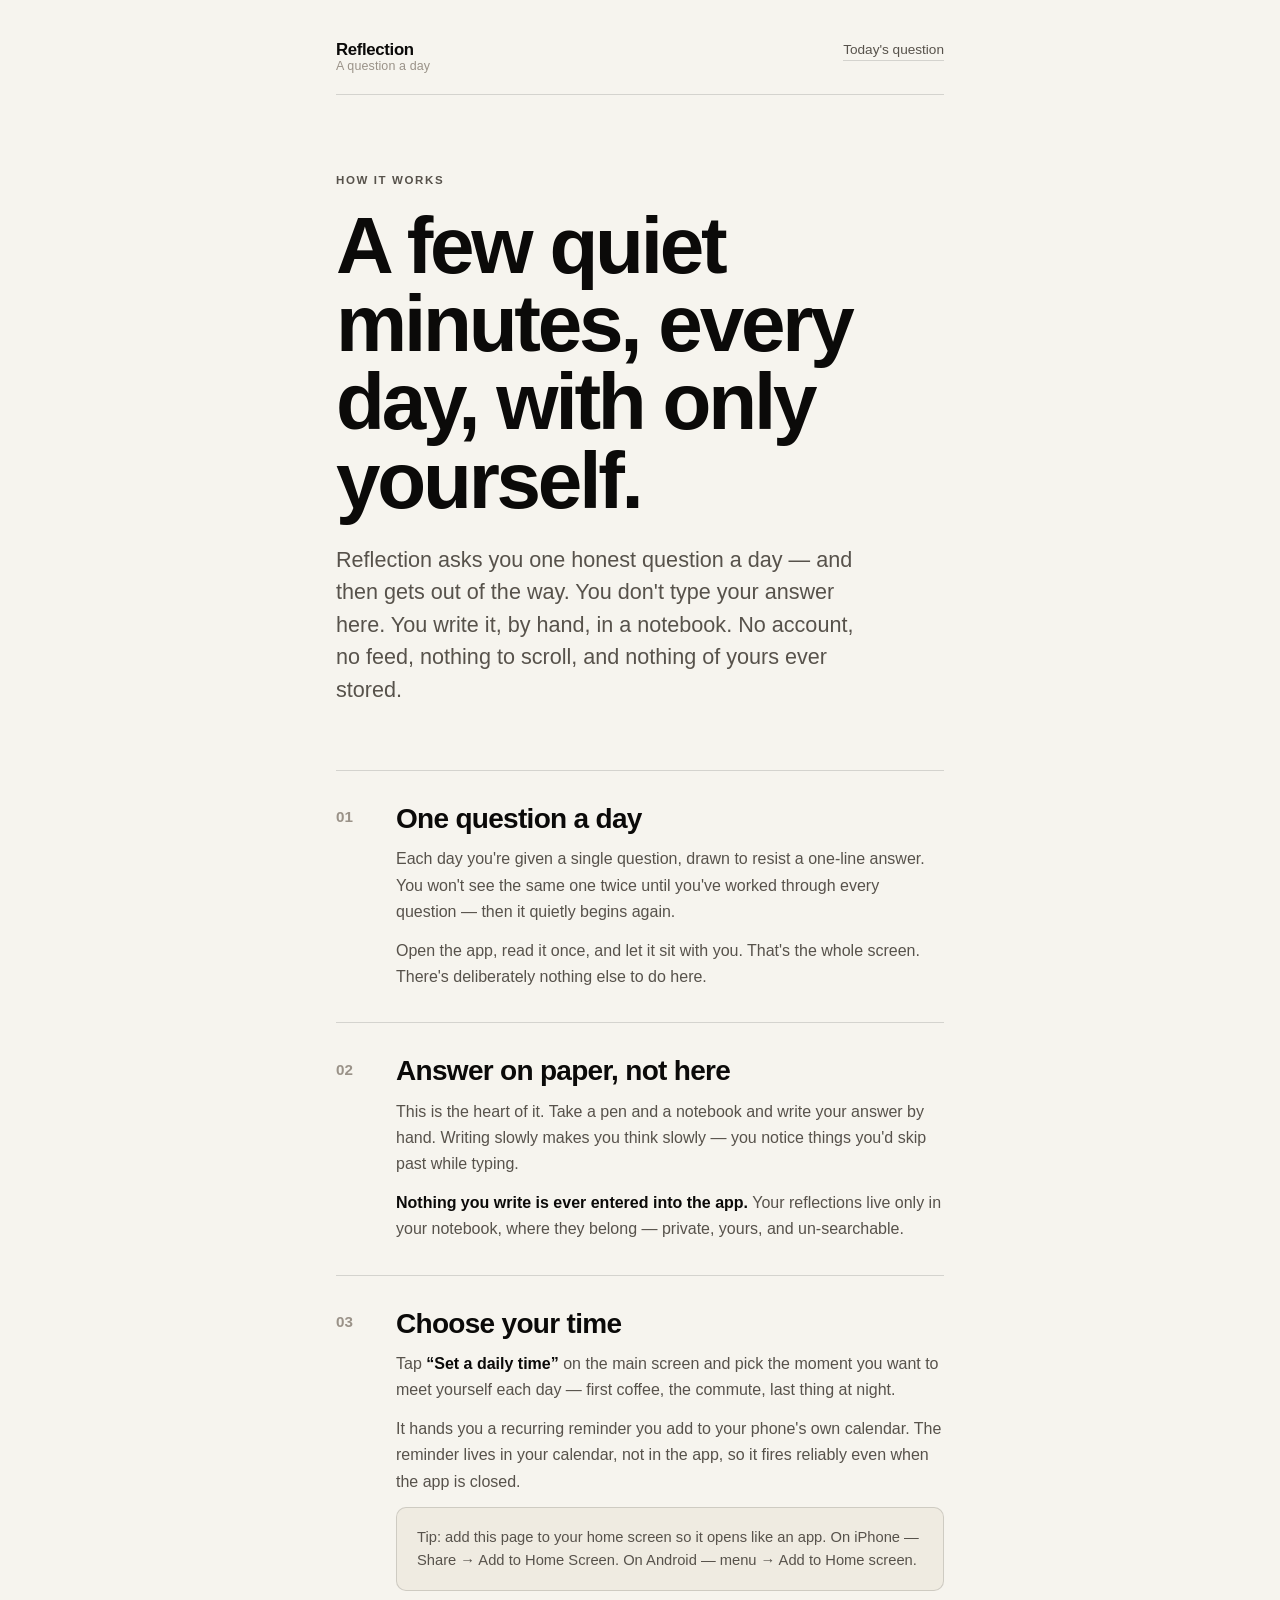
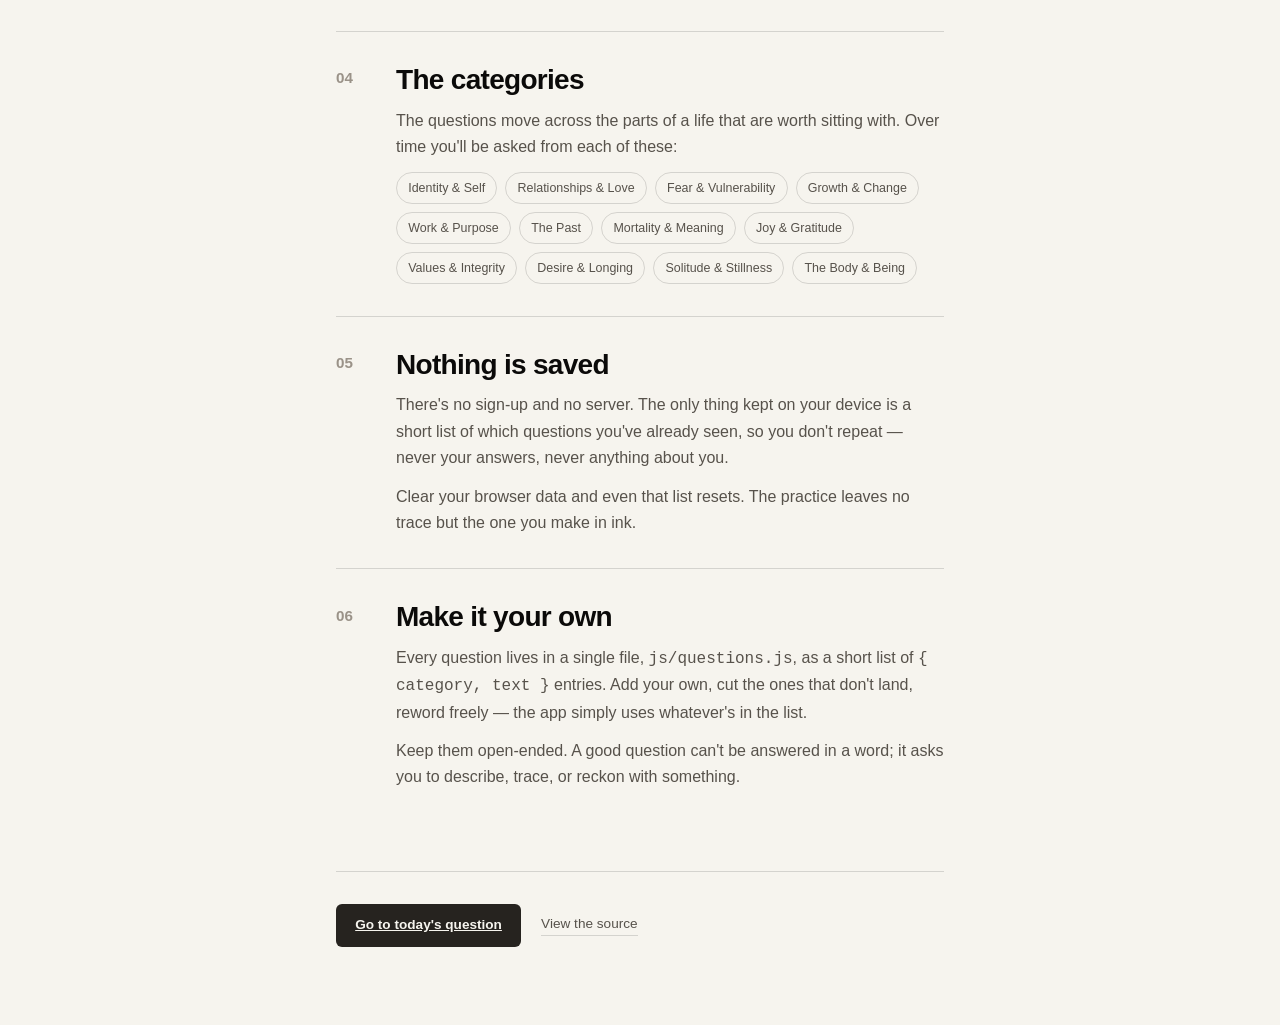
==== about.html @ e929e2b5 "Redesign in Snowpeak style; add How-it-works page Rebase the visual design on Lexington Themes' Snow" ====
<!doctype html>
<html lang="en">
<head>
  <meta charset="utf-8" />
  <meta name="viewport" content="width=device-width, initial-scale=1, viewport-fit=cover" />
  <title>How it works — Reflection</title>
  <meta name="description" content="How to use Reflection: one deep question a day, answered on paper. No account, nothing saved." />
  <meta name="theme-color" content="#f6f4ee" />

  <link rel="preconnect" href="https://api.fontshare.com" />
  <link rel="preconnect" href="https://cdn.fontshare.com" crossorigin />
  <link href="https://api.fontshare.com/v2/css?f[]=switzer@400,500,600,700,800&display=swap" rel="stylesheet" />

  <link rel="stylesheet" href="css/style.css" />
</head>
<body>
  <article class="doc">
    <header class="masthead">
      <div class="brand">
        <span class="brand-mark">Reflection</span>
        <span class="brand-sub">A question a day</span>
      </div>
      <div class="masthead-right">
        <a class="nav-link" href="index.html">Today's question</a>
      </div>
    </header>

    <section class="hero">
      <span class="eyebrow">How it works</span>
      <h1 class="hero-title">A few quiet minutes, every day, with only yourself.</h1>
      <p class="lead">
        Reflection asks you one honest question a day — and then gets out of the way.
        You don't type your answer here. You write it, by hand, in a notebook.
        No account, no feed, nothing to scroll, and nothing of yours ever stored.
      </p>
    </section>

    <section class="steps">
      <div class="step">
        <div class="step-num">01</div>
        <div>
          <h2>One question a day</h2>
          <p>
            Each day you're given a single question, drawn to resist a one-line answer.
            You won't see the same one twice until you've worked through every question —
            then it quietly begins again.
          </p>
          <p>
            Open the app, read it once, and let it sit with you. That's the whole screen.
            There's deliberately nothing else to do here.
          </p>
        </div>
      </div>

      <div class="step">
        <div class="step-num">02</div>
        <div>
          <h2>Answer on paper, not here</h2>
          <p>
            This is the heart of it. Take a pen and a notebook and write your answer by hand.
            Writing slowly makes you think slowly — you notice things you'd skip past while typing.
          </p>
          <p>
            <strong>Nothing you write is ever entered into the app.</strong> Your reflections
            live only in your notebook, where they belong — private, yours, and un-searchable.
          </p>
        </div>
      </div>

      <div class="step">
        <div class="step-num">03</div>
        <div>
          <h2>Choose your time</h2>
          <p>
            Tap <strong>“Set a daily time”</strong> on the main screen and pick the moment you
            want to meet yourself each day — first coffee, the commute, last thing at night.
          </p>
          <p>
            It hands you a recurring reminder you add to your phone's own calendar. The reminder
            lives in your calendar, not in the app, so it fires reliably even when the app is closed.
          </p>
          <div class="callout">
            Tip: add this page to your home screen so it opens like an app.
            On iPhone — Share → Add to Home Screen. On Android — menu → Add to Home screen.
          </div>
        </div>
      </div>

      <div class="step">
        <div class="step-num">04</div>
        <div>
          <h2>The categories</h2>
          <p>
            The questions move across the parts of a life that are worth sitting with.
            Over time you'll be asked from each of these:
          </p>
          <div class="tags">
            <span class="tag">Identity &amp; Self</span>
            <span class="tag">Relationships &amp; Love</span>
            <span class="tag">Fear &amp; Vulnerability</span>
            <span class="tag">Growth &amp; Change</span>
            <span class="tag">Work &amp; Purpose</span>
            <span class="tag">The Past</span>
            <span class="tag">Mortality &amp; Meaning</span>
            <span class="tag">Joy &amp; Gratitude</span>
            <span class="tag">Values &amp; Integrity</span>
            <span class="tag">Desire &amp; Longing</span>
            <span class="tag">Solitude &amp; Stillness</span>
            <span class="tag">The Body &amp; Being</span>
          </div>
        </div>
      </div>

      <div class="step">
        <div class="step-num">05</div>
        <div>
          <h2>Nothing is saved</h2>
          <p>
            There's no sign-up and no server. The only thing kept on your device is a short list
            of which questions you've already seen, so you don't repeat — never your answers,
            never anything about you.
          </p>
          <p>
            Clear your browser data and even that list resets. The practice leaves no trace but
            the one you make in ink.
          </p>
        </div>
      </div>

      <div class="step">
        <div class="step-num">06</div>
        <div>
          <h2>Make it your own</h2>
          <p>
            Every question lives in a single file, <code>js/questions.js</code>, as a short list
            of <code>{ category, text }</code> entries. Add your own, cut the ones that don't
            land, reword freely — the app simply uses whatever's in the list.
          </p>
          <p>
            Keep them open-ended. A good question can't be answered in a word; it asks you to
            describe, trace, or reckon with something.
          </p>
        </div>
      </div>
    </section>

    <footer class="doc-footer">
      <a class="btn-dark" href="index.html">Go to today's question</a>
      <a class="nav-link" href="https://github.com/dataandbytes/reflection" target="_blank" rel="noopener">View the source</a>
    </footer>
  </article>
</body>
</html>
---- css/style.css ----
/* Reflection — design based on Lexington Themes "Snowpeak":
   warm cream ground, pure-black ink, the Switzer grotesque,
   oversized editorial display type, and dark rounded buttons. */

:root {
  --paper:     #f6f4ee;  /* Snowpeak cream (oklch 0.976 0.004 95) */
  --paper-2:   #efebe1;  /* a touch deeper — fields, cards */
  --ink:       #0b0a09;  /* near-black for display */
  --ink-soft:  #57524b;  /* muted body text */
  --ink-faint: #9a9288;  /* labels, meta */
  --dark:      #26231f;  /* dark button (oklch 0.21 0.006 70) */
  --dark-hi:   #353029;
  --line:      rgba(11, 10, 9, 0.14);

  --font: "Switzer", -apple-system, BlinkMacSystemFont, "Segoe UI", sans-serif;
}

* { box-sizing: border-box; margin: 0; padding: 0; }
html, body { height: 100%; }

body {
  background: var(--paper);
  color: var(--ink);
  font-family: var(--font);
  font-size: 16px;
  line-height: 1.5;
  -webkit-font-smoothing: antialiased;
  text-rendering: optimizeLegibility;
}

a { color: inherit; }

/* ── Single screen. Nothing to scroll. ─────────────────────────── */
.stage {
  min-height: 100dvh;
  max-width: 50rem;
  margin: 0 auto;
  padding: clamp(1.25rem, 4vw, 2.5rem) clamp(1.25rem, 5vw, 3rem);
  display: grid;
  grid-template-rows: auto 1fr auto;
  gap: 2rem;
}

/* ── Masthead ───────────────────────────────────────────────────── */
.masthead {
  display: flex;
  align-items: flex-start;
  justify-content: space-between;
  gap: 1rem;
  padding-bottom: 1.25rem;
  border-bottom: 1px solid var(--line);
}
.brand { display: flex; flex-direction: column; line-height: 1.15; }
.brand-mark {
  font-weight: 700;
  font-size: 1.05rem;
  letter-spacing: -0.02em;
}
.brand-sub {
  font-size: 0.78rem;
  color: var(--ink-faint);
  letter-spacing: 0.01em;
}
.masthead-right {
  display: flex;
  align-items: center;
  gap: 1rem;
  font-size: 0.8rem;
}
.date {
  color: var(--ink-faint);
  text-transform: uppercase;
  letter-spacing: 0.1em;
  font-size: 0.72rem;
  font-weight: 500;
  font-variant-numeric: tabular-nums;
}

/* ── The question — Snowpeak's oversized editorial display ──────── */
.prompt {
  align-self: center;
  display: flex;
  flex-direction: column;
  gap: 1.5rem;
  opacity: 0;
  transform: translateY(10px);
  animation: settle 1s cubic-bezier(0.2, 0.7, 0.2, 1) 0.12s forwards;
}
.category {
  align-self: flex-start;
  font-size: 0.72rem;
  font-weight: 600;
  letter-spacing: 0.14em;
  text-transform: uppercase;
  color: var(--ink-soft);
  padding: 0.4rem 0.7rem;
  border: 1px solid var(--line);
  border-radius: 999px;
}
.question {
  font-weight: 700;
  font-size: clamp(2rem, 6.4vw, 4rem);
  line-height: 1.04;
  letter-spacing: -0.035em;
  text-wrap: balance;
  max-width: 18ch;
}

@keyframes settle { to { opacity: 1; transform: none; } }

/* ── Ritual footer ──────────────────────────────────────────────── */
.ritual {
  border-top: 1px solid var(--line);
  padding-top: 1.5rem;
  display: flex;
  flex-direction: column;
  gap: 1.25rem;
}
.instruction {
  font-size: 1rem;
  line-height: 1.6;
  color: var(--ink-soft);
  max-width: 34rem;
}
.ritual-actions {
  display: flex;
  align-items: center;
  gap: 1.25rem;
  flex-wrap: wrap;
}

/* ── Buttons & links ────────────────────────────────────────────── */
.btn-dark {
  display: inline-flex;
  align-items: center;
  justify-content: center;
  padding: 0.7rem 1.2rem;
  border: none;
  border-radius: 6px;
  background: var(--dark);
  color: var(--paper);
  font: inherit;
  font-weight: 600;
  font-size: 0.85rem;
  cursor: pointer;
  transition: background 0.18s ease;
}
.btn-dark:hover { background: var(--dark-hi); }
.btn-block { width: 100%; padding: 0.85rem 1.2rem; font-size: 0.9rem; }

.nav-link {
  background: none;
  border: none;
  padding: 0;
  font: inherit;
  font-size: 0.85rem;
  font-weight: 500;
  color: var(--ink-soft);
  text-decoration: none;
  cursor: pointer;
  border-bottom: 1px solid var(--line);
  transition: border-color 0.18s ease, color 0.18s ease;
}
.nav-link:hover { color: var(--ink); border-bottom-color: var(--ink); }

/* ── Reminder sheet ─────────────────────────────────────────────── */
.sheet-backdrop[hidden] { display: none; }
.sheet-backdrop {
  position: fixed;
  inset: 0;
  background: rgba(11, 10, 9, 0.4);
  backdrop-filter: blur(3px);
  display: flex;
  align-items: flex-end;
  justify-content: center;
  padding: 1rem;
  animation: fade 0.25s ease forwards;
}
@keyframes fade { from { opacity: 0; } to { opacity: 1; } }

.sheet {
  background: var(--paper);
  width: 100%;
  max-width: 27rem;
  border: 1px solid var(--line);
  border-radius: 14px 14px 0 0;
  padding: 2rem 1.75rem 2.25rem;
  display: flex;
  flex-direction: column;
  gap: 1rem;
  box-shadow: 0 -12px 44px rgba(11, 10, 9, 0.18);
  animation: rise 0.3s cubic-bezier(0.2, 0.7, 0.2, 1) forwards;
}
@media (min-width: 30rem) {
  .sheet-backdrop { align-items: center; }
  .sheet { border-radius: 14px; }
}
@keyframes rise { from { transform: translateY(24px); } to { transform: none; } }

.sheet h2 { font-weight: 700; font-size: 1.5rem; letter-spacing: -0.02em; }
.sheet-copy { font-size: 0.95rem; line-height: 1.6; color: var(--ink-soft); }

.time-field {
  display: flex;
  align-items: center;
  justify-content: space-between;
  gap: 1rem;
  padding: 0.7rem 1rem;
  border: 1px solid var(--line);
  border-radius: 8px;
  background: var(--paper-2);
  font-size: 0.9rem;
  color: var(--ink-soft);
}
.time-field input[type="time"] {
  font: inherit;
  font-size: 1.1rem;
  font-weight: 500;
  color: var(--ink);
  border: none;
  background: none;
  text-align: right;
}
.nav-link.close { align-self: center; border-bottom-color: transparent; color: var(--ink-faint); }

/* ── About / How it works (scrollable editorial page) ──────────── */
.doc {
  max-width: 44rem;
  margin: 0 auto;
  padding: clamp(1.25rem, 4vw, 2.5rem) clamp(1.25rem, 5vw, 3rem) 5rem;
}
.doc .masthead { margin-bottom: clamp(2.5rem, 7vw, 4.5rem); }

.hero { margin-bottom: clamp(2.5rem, 7vw, 4rem); }
.eyebrow {
  display: inline-block;
  font-size: 0.72rem;
  font-weight: 600;
  letter-spacing: 0.14em;
  text-transform: uppercase;
  color: var(--ink-soft);
  margin-bottom: 1.1rem;
}
.hero-title {
  font-weight: 700;
  font-size: clamp(2.4rem, 9vw, 5rem);
  line-height: 0.98;
  letter-spacing: -0.04em;
  margin-bottom: 1.5rem;
}
.lead {
  font-size: clamp(1.1rem, 2.6vw, 1.35rem);
  line-height: 1.5;
  color: var(--ink-soft);
  max-width: 34rem;
}

.step {
  display: grid;
  grid-template-columns: 2.5rem 1fr;
  gap: 1.25rem;
  padding: 2rem 0;
  border-top: 1px solid var(--line);
}
.step-num {
  font-size: 0.95rem;
  font-weight: 700;
  color: var(--ink-faint);
  font-variant-numeric: tabular-nums;
  padding-top: 0.2rem;
}
.step h2 {
  font-weight: 700;
  font-size: clamp(1.3rem, 3.4vw, 1.75rem);
  letter-spacing: -0.025em;
  line-height: 1.12;
  margin-bottom: 0.75rem;
}
.step p { color: var(--ink-soft); line-height: 1.65; margin-bottom: 0.75rem; }
.step p:last-child { margin-bottom: 0; }
.step strong { color: var(--ink); font-weight: 600; }

.tags {
  display: flex;
  flex-wrap: wrap;
  gap: 0.5rem;
  margin-top: 0.25rem;
}
.tag {
  font-size: 0.78rem;
  font-weight: 500;
  color: var(--ink-soft);
  padding: 0.35rem 0.7rem;
  border: 1px solid var(--line);
  border-radius: 999px;
}

.callout {
  margin: 0.5rem 0;
  padding: 1.1rem 1.25rem;
  background: var(--paper-2);
  border: 1px solid var(--line);
  border-radius: 10px;
  font-size: 0.92rem;
  line-height: 1.6;
  color: var(--ink-soft);
}
.callout code {
  font-family: ui-monospace, "SF Mono", Menlo, Consolas, monospace;
  font-size: 0.85em;
  background: rgba(11, 10, 9, 0.06);
  padding: 0.1rem 0.35rem;
  border-radius: 4px;
}

.doc-footer {
  margin-top: 3rem;
  padding-top: 2rem;
  border-top: 1px solid var(--line);
  display: flex;
  align-items: center;
  gap: 1.25rem;
  flex-wrap: wrap;
}

@media (max-width: 30rem) {
  .step { grid-template-columns: 1fr; gap: 0.4rem; }
  .step-num { padding-top: 0; }
}

@media (prefers-reduced-motion: reduce) {
  .prompt, .sheet-backdrop, .sheet { animation: none; opacity: 1; transform: none; }
}
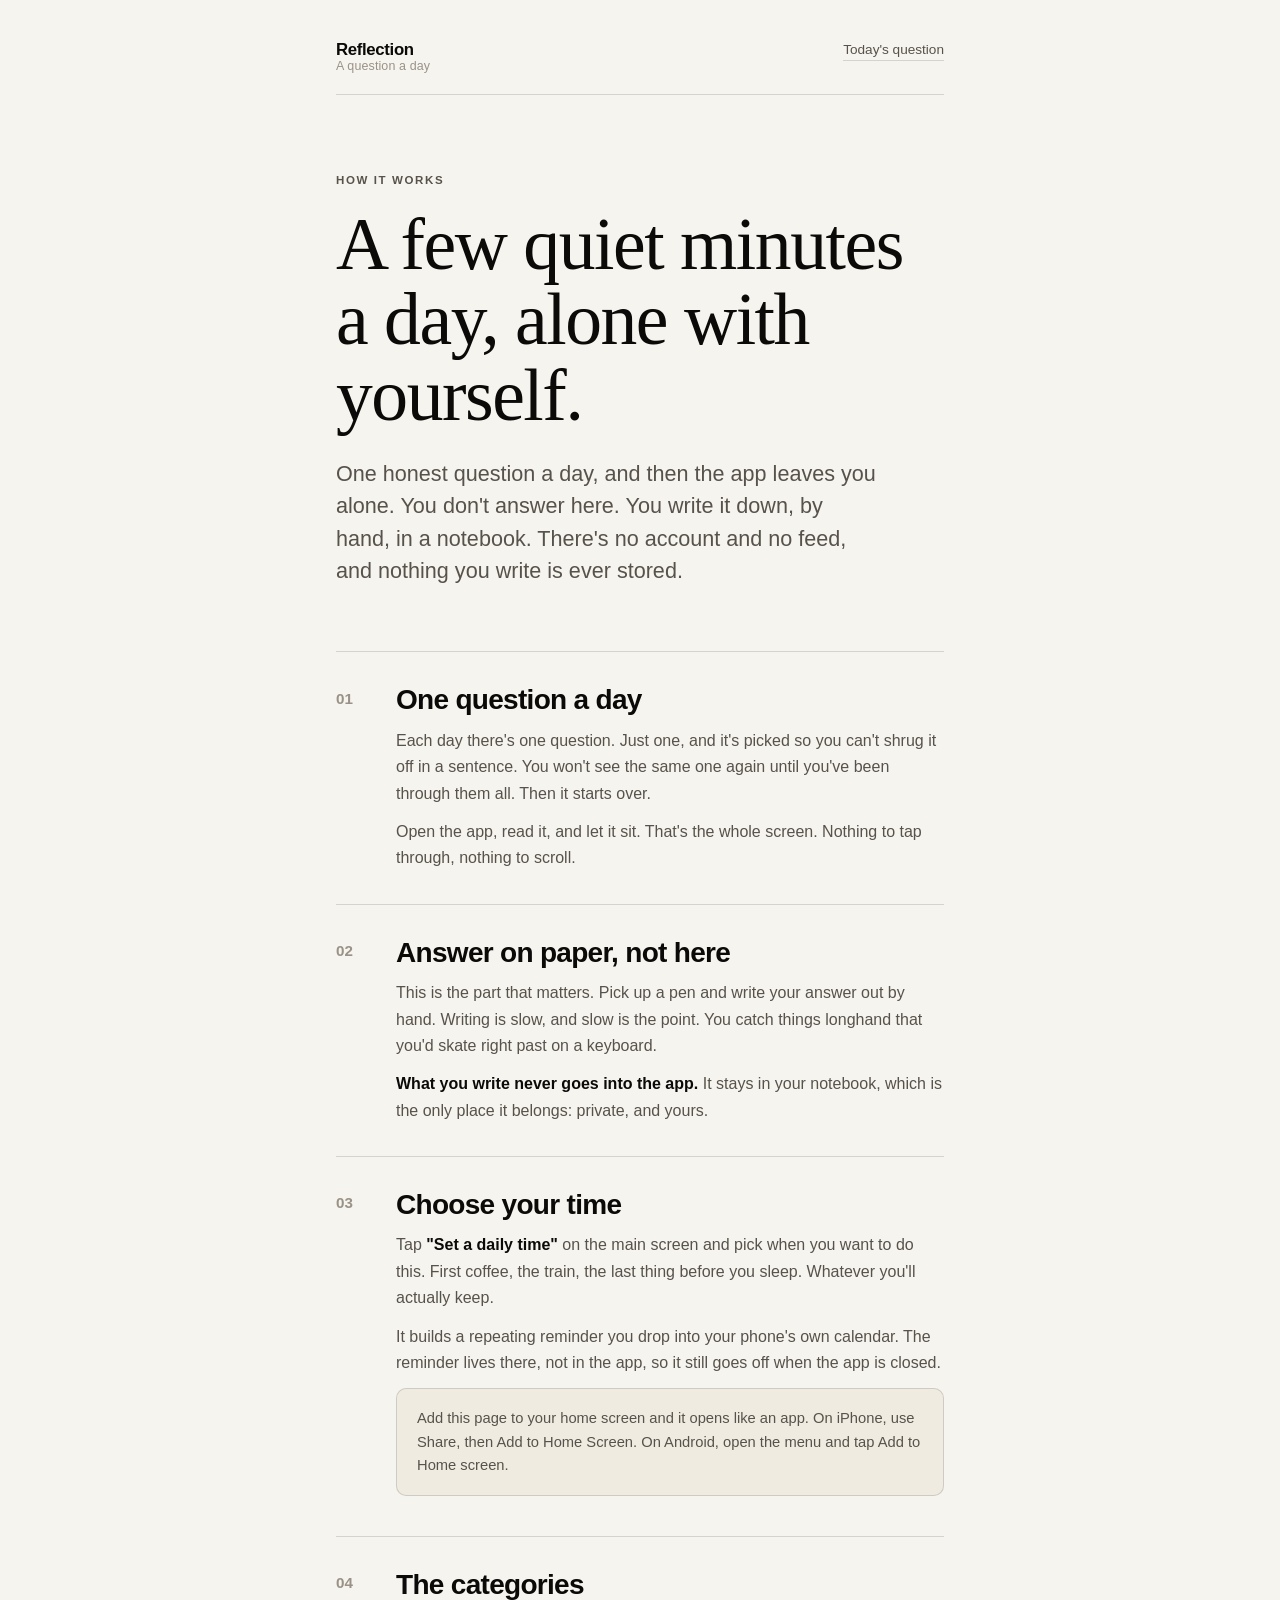
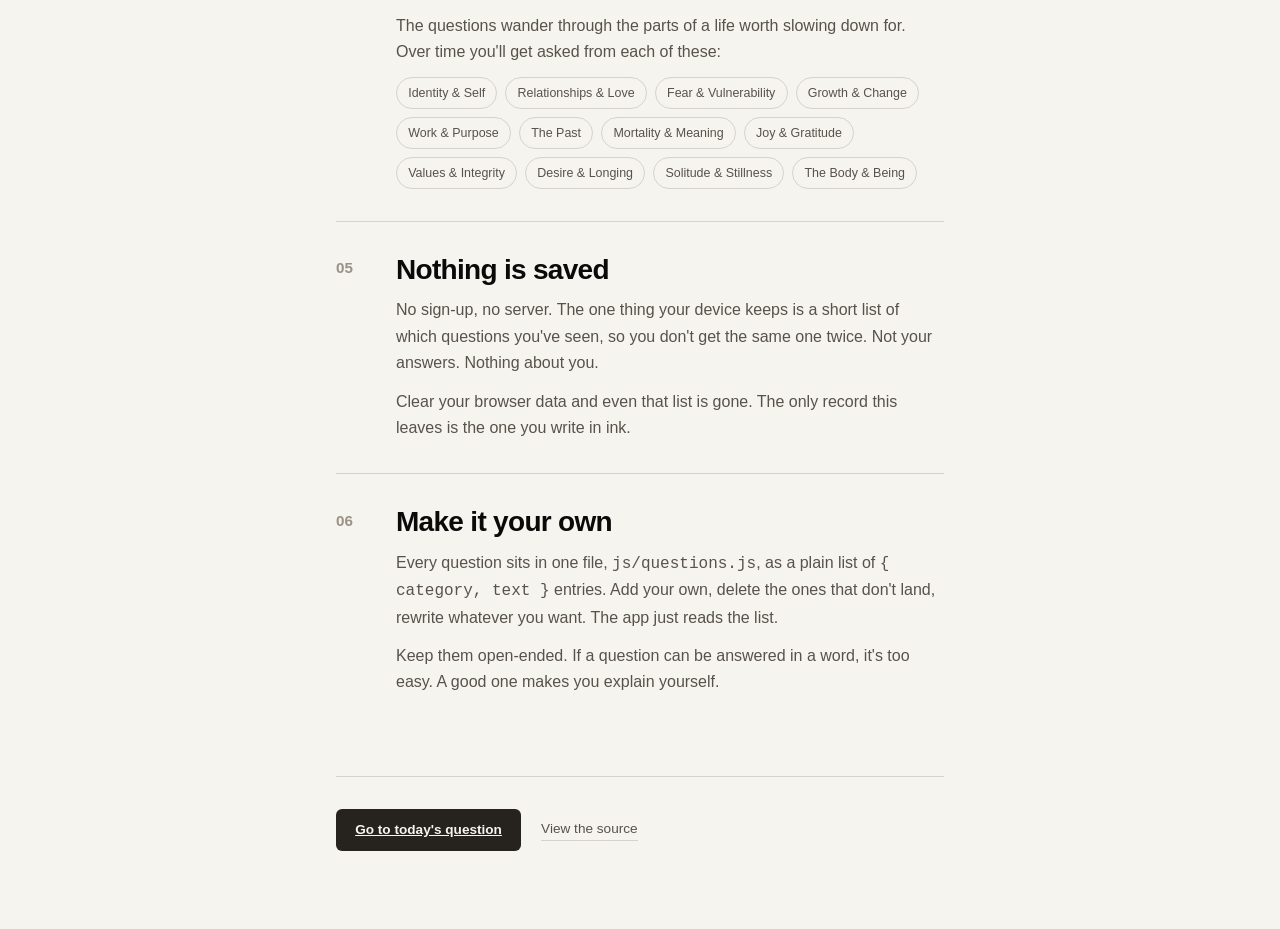
==== commit 84127cfd: "Serif/Switzer hybrid + rewrite How-it-works copy Pair Switzer with Zodiak (same foundry): the daily " ====
--- a/about.html
+++ b/about.html
@@ -9,7 +9,7 @@
 
   <link rel="preconnect" href="https://api.fontshare.com" />
   <link rel="preconnect" href="https://cdn.fontshare.com" crossorigin />
-  <link href="https://api.fontshare.com/v2/css?f[]=switzer@400,500,600,700,800&display=swap" rel="stylesheet" />
+  <link href="https://api.fontshare.com/v2/css?f[]=switzer@400,500,600,700,800&f[]=zodiak@400,700&display=swap" rel="stylesheet" />
 
   <link rel="stylesheet" href="css/style.css" />
 </head>
@@ -27,11 +27,11 @@
 
     <section class="hero">
       <span class="eyebrow">How it works</span>
-      <h1 class="hero-title">A few quiet minutes, every day, with only yourself.</h1>
+      <h1 class="hero-title">A few quiet minutes a day, alone with yourself.</h1>
       <p class="lead">
-        Reflection asks you one honest question a day — and then gets out of the way.
-        You don't type your answer here. You write it, by hand, in a notebook.
-        No account, no feed, nothing to scroll, and nothing of yours ever stored.
+        One honest question a day, and then the app leaves you alone.
+        You don't answer here. You write it down, by hand, in a notebook.
+        There's no account and no feed, and nothing you write is ever stored.
       </p>
     </section>
 
@@ -41,13 +41,13 @@
         <div>
           <h2>One question a day</h2>
           <p>
-            Each day you're given a single question, drawn to resist a one-line answer.
-            You won't see the same one twice until you've worked through every question —
-            then it quietly begins again.
+            Each day there's one question. Just one, and it's picked so you can't
+            shrug it off in a sentence. You won't see the same one again until
+            you've been through them all. Then it starts over.
           </p>
           <p>
-            Open the app, read it once, and let it sit with you. That's the whole screen.
-            There's deliberately nothing else to do here.
+            Open the app, read it, and let it sit. That's the whole screen. Nothing
+            to tap through, nothing to scroll.
           </p>
         </div>
       </div>
@@ -57,12 +57,13 @@
         <div>
           <h2>Answer on paper, not here</h2>
           <p>
-            This is the heart of it. Take a pen and a notebook and write your answer by hand.
-            Writing slowly makes you think slowly — you notice things you'd skip past while typing.
+            This is the part that matters. Pick up a pen and write your answer out by hand.
+            Writing is slow, and slow is the point. You catch things longhand that you'd
+            skate right past on a keyboard.
           </p>
           <p>
-            <strong>Nothing you write is ever entered into the app.</strong> Your reflections
-            live only in your notebook, where they belong — private, yours, and un-searchable.
+            <strong>What you write never goes into the app.</strong> It stays in your
+            notebook, which is the only place it belongs: private, and yours.
           </p>
         </div>
       </div>
@@ -72,16 +73,17 @@
         <div>
           <h2>Choose your time</h2>
           <p>
-            Tap <strong>“Set a daily time”</strong> on the main screen and pick the moment you
-            want to meet yourself each day — first coffee, the commute, last thing at night.
+            Tap <strong>"Set a daily time"</strong> on the main screen and pick when you want
+            to do this. First coffee, the train, the last thing before you sleep. Whatever
+            you'll actually keep.
           </p>
           <p>
-            It hands you a recurring reminder you add to your phone's own calendar. The reminder
-            lives in your calendar, not in the app, so it fires reliably even when the app is closed.
+            It builds a repeating reminder you drop into your phone's own calendar. The reminder
+            lives there, not in the app, so it still goes off when the app is closed.
           </p>
           <div class="callout">
-            Tip: add this page to your home screen so it opens like an app.
-            On iPhone — Share → Add to Home Screen. On Android — menu → Add to Home screen.
+            Add this page to your home screen and it opens like an app. On iPhone, use Share,
+            then Add to Home Screen. On Android, open the menu and tap Add to Home screen.
           </div>
         </div>
       </div>
@@ -91,8 +93,8 @@
         <div>
           <h2>The categories</h2>
           <p>
-            The questions move across the parts of a life that are worth sitting with.
-            Over time you'll be asked from each of these:
+            The questions wander through the parts of a life worth slowing down for.
+            Over time you'll get asked from each of these:
           </p>
           <div class="tags">
             <span class="tag">Identity &amp; Self</span>
@@ -116,13 +118,13 @@
         <div>
           <h2>Nothing is saved</h2>
           <p>
-            There's no sign-up and no server. The only thing kept on your device is a short list
-            of which questions you've already seen, so you don't repeat — never your answers,
-            never anything about you.
+            No sign-up, no server. The one thing your device keeps is a short list of which
+            questions you've seen, so you don't get the same one twice. Not your answers.
+            Nothing about you.
           </p>
           <p>
-            Clear your browser data and even that list resets. The practice leaves no trace but
-            the one you make in ink.
+            Clear your browser data and even that list is gone. The only record this leaves
+            is the one you write in ink.
           </p>
         </div>
       </div>
@@ -132,13 +134,13 @@
         <div>
           <h2>Make it your own</h2>
           <p>
-            Every question lives in a single file, <code>js/questions.js</code>, as a short list
-            of <code>{ category, text }</code> entries. Add your own, cut the ones that don't
-            land, reword freely — the app simply uses whatever's in the list.
+            Every question sits in one file, <code>js/questions.js</code>, as a plain list of
+            <code>{ category, text }</code> entries. Add your own, delete the ones that don't
+            land, rewrite whatever you want. The app just reads the list.
           </p>
           <p>
-            Keep them open-ended. A good question can't be answered in a word; it asks you to
-            describe, trace, or reckon with something.
+            Keep them open-ended. If a question can be answered in a word, it's too easy. A
+            good one makes you explain yourself.
           </p>
         </div>
       </div>
--- a/css/style.css
+++ b/css/style.css
@@ -12,7 +12,8 @@
   --dark-hi:   #353029;
   --line:      rgba(11, 10, 9, 0.14);
 
-  --font: "Switzer", -apple-system, BlinkMacSystemFont, "Segoe UI", sans-serif;
+  --font:  "Switzer", -apple-system, BlinkMacSystemFont, "Segoe UI", sans-serif;
+  --serif: "Zodiak", Georgia, "Times New Roman", serif;  /* display voice */
 }
 
 * { box-sizing: border-box; margin: 0; padding: 0; }
@@ -98,12 +99,13 @@
   border-radius: 999px;
 }
 .question {
-  font-weight: 700;
-  font-size: clamp(2rem, 6.4vw, 4rem);
-  line-height: 1.04;
-  letter-spacing: -0.035em;
+  font-family: var(--serif);
+  font-weight: 400;
+  font-size: clamp(1.9rem, 5.8vw, 3.6rem);
+  line-height: 1.1;
+  letter-spacing: -0.015em;
   text-wrap: balance;
-  max-width: 18ch;
+  max-width: 19ch;
 }
 
 @keyframes settle { to { opacity: 1; transform: none; } }
@@ -197,7 +199,7 @@
 }
 @keyframes rise { from { transform: translateY(24px); } to { transform: none; } }
 
-.sheet h2 { font-weight: 700; font-size: 1.5rem; letter-spacing: -0.02em; }
+.sheet h2 { font-family: var(--serif); font-weight: 400; font-size: 1.6rem; letter-spacing: -0.01em; }
 .sheet-copy { font-size: 0.95rem; line-height: 1.6; color: var(--ink-soft); }
 
 .time-field {
@@ -242,10 +244,11 @@
   margin-bottom: 1.1rem;
 }
 .hero-title {
-  font-weight: 700;
-  font-size: clamp(2.4rem, 9vw, 5rem);
-  line-height: 0.98;
-  letter-spacing: -0.04em;
+  font-family: var(--serif);
+  font-weight: 400;
+  font-size: clamp(2.3rem, 8vw, 4.6rem);
+  line-height: 1.03;
+  letter-spacing: -0.02em;
   margin-bottom: 1.5rem;
 }
 .lead {
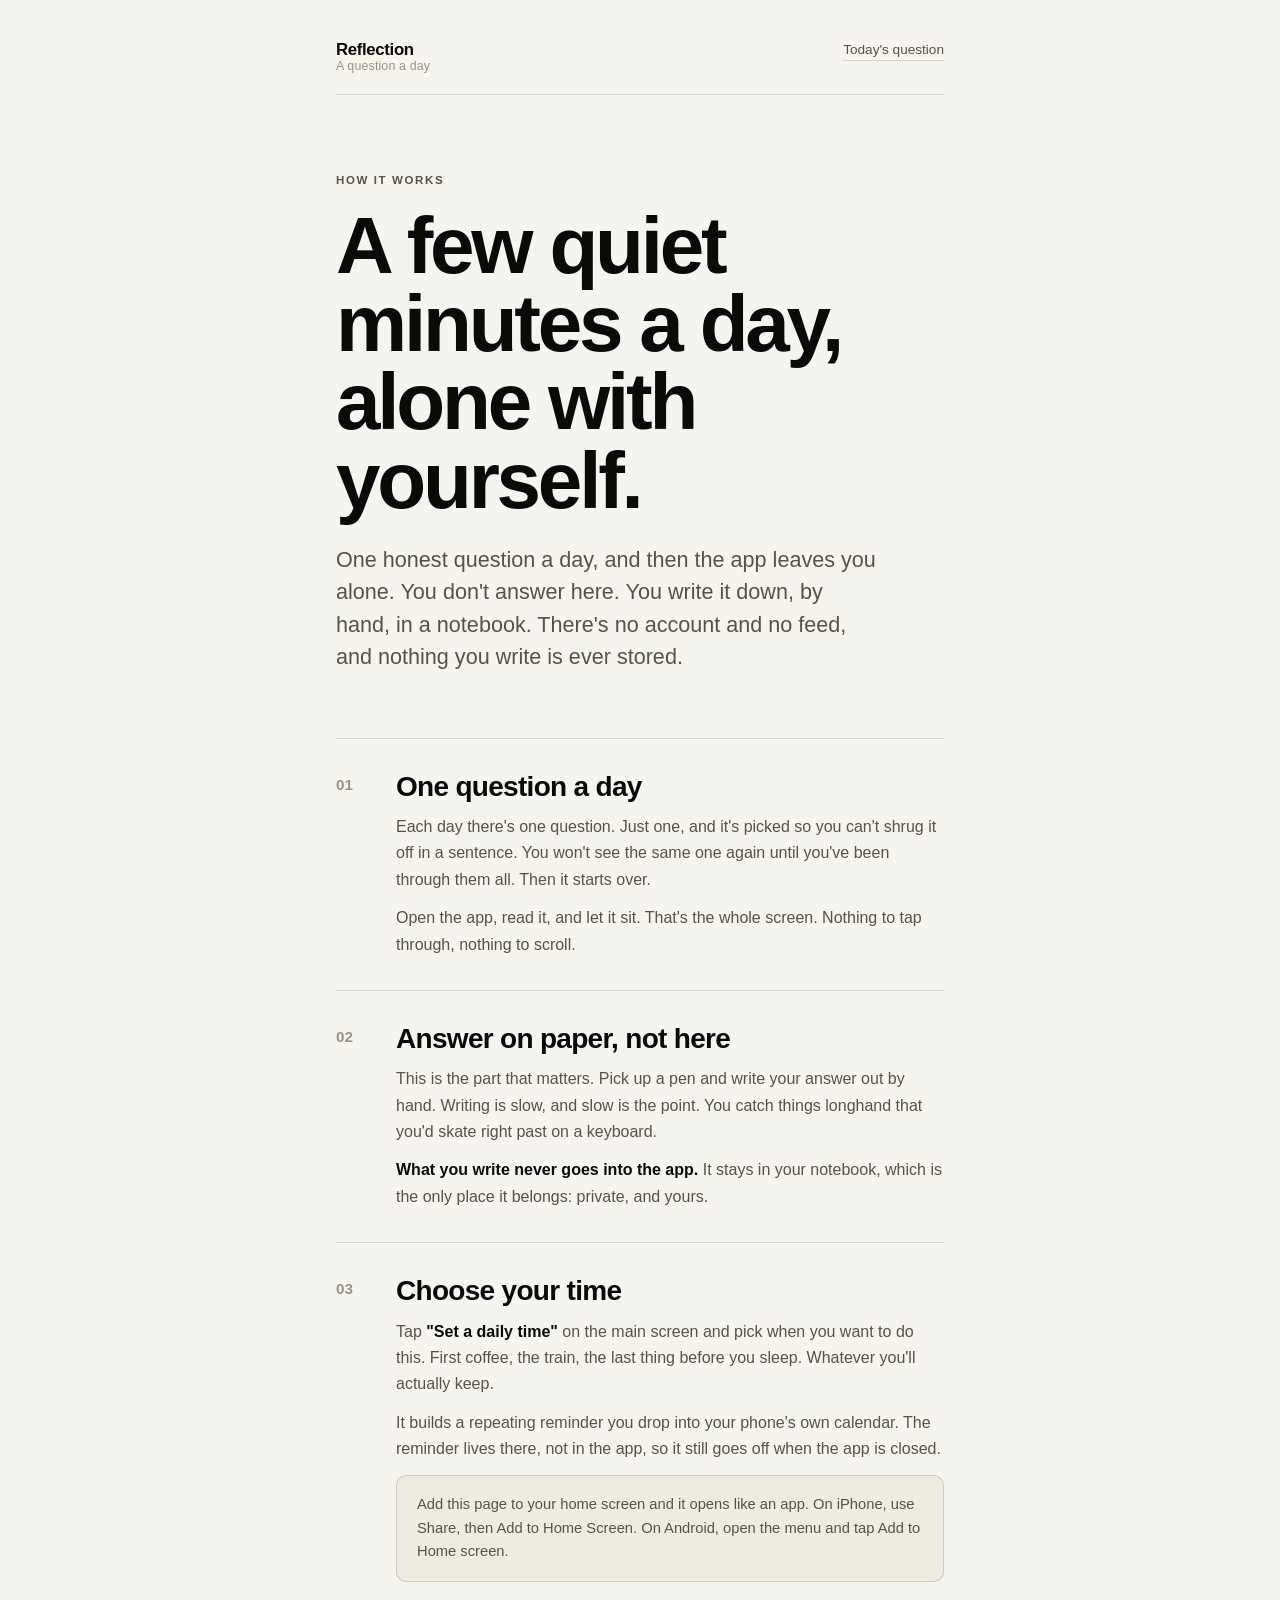
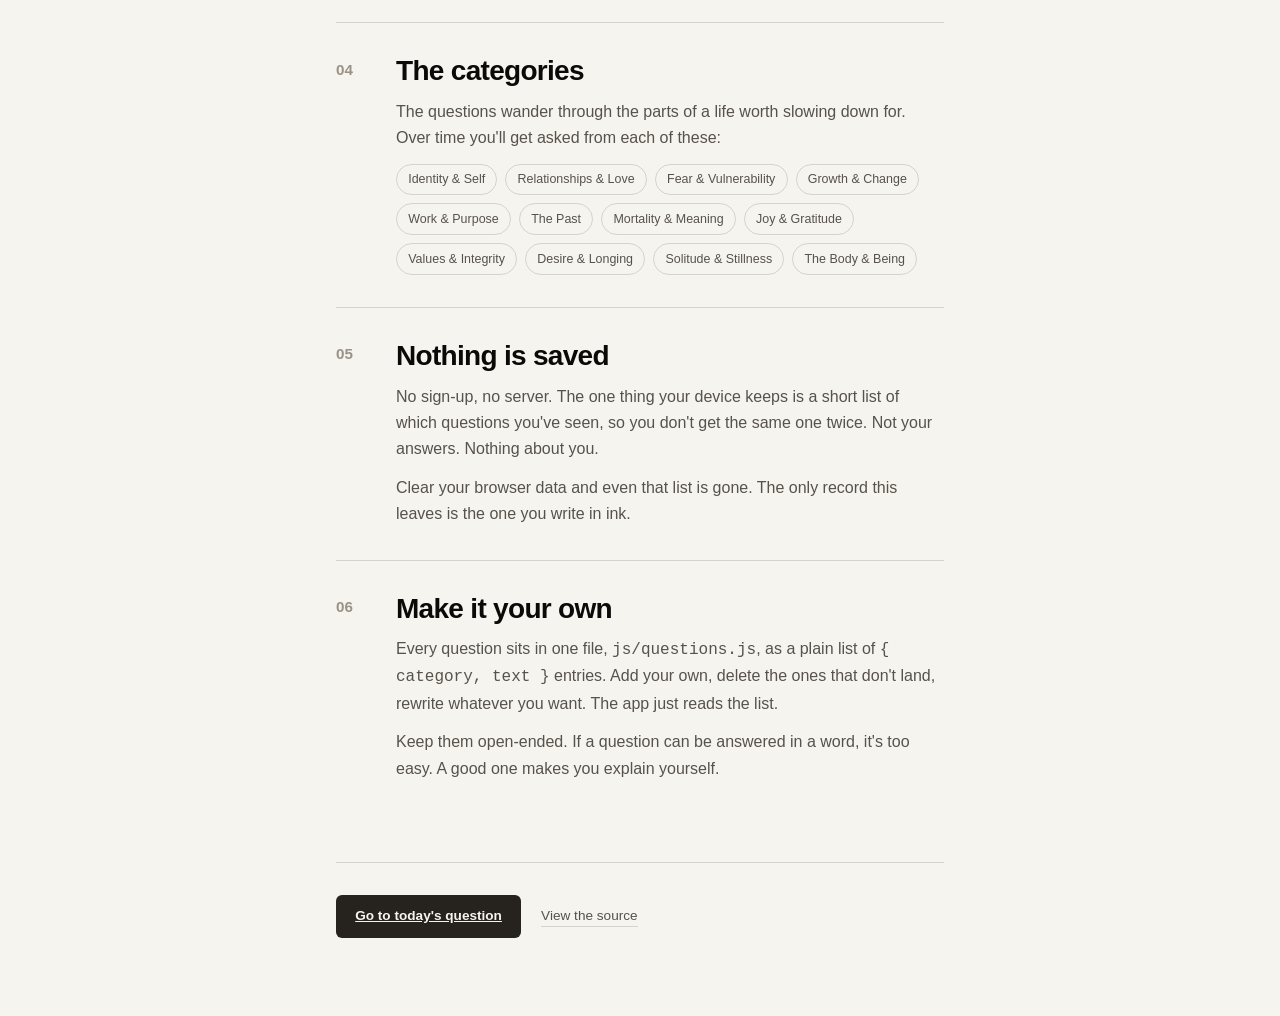
==== commit 200495b7: "Revert to all-Switzer Snowpeak type; keep humanized copy Drop the Zodiak serif hybrid and restore th" ====
--- a/about.html
+++ b/about.html
@@ -9,7 +9,7 @@
 
   <link rel="preconnect" href="https://api.fontshare.com" />
   <link rel="preconnect" href="https://cdn.fontshare.com" crossorigin />
-  <link href="https://api.fontshare.com/v2/css?f[]=switzer@400,500,600,700,800&f[]=zodiak@400,700&display=swap" rel="stylesheet" />
+  <link href="https://api.fontshare.com/v2/css?f[]=switzer@400,500,600,700,800&display=swap" rel="stylesheet" />
 
   <link rel="stylesheet" href="css/style.css" />
 </head>
--- a/css/style.css
+++ b/css/style.css
@@ -12,8 +12,7 @@
   --dark-hi:   #353029;
   --line:      rgba(11, 10, 9, 0.14);
 
-  --font:  "Switzer", -apple-system, BlinkMacSystemFont, "Segoe UI", sans-serif;
-  --serif: "Zodiak", Georgia, "Times New Roman", serif;  /* display voice */
+  --font: "Switzer", -apple-system, BlinkMacSystemFont, "Segoe UI", sans-serif;
 }
 
 * { box-sizing: border-box; margin: 0; padding: 0; }
@@ -99,13 +98,12 @@
   border-radius: 999px;
 }
 .question {
-  font-family: var(--serif);
-  font-weight: 400;
-  font-size: clamp(1.9rem, 5.8vw, 3.6rem);
-  line-height: 1.1;
-  letter-spacing: -0.015em;
+  font-weight: 700;
+  font-size: clamp(2rem, 6.4vw, 4rem);
+  line-height: 1.04;
+  letter-spacing: -0.035em;
   text-wrap: balance;
-  max-width: 19ch;
+  max-width: 18ch;
 }
 
 @keyframes settle { to { opacity: 1; transform: none; } }
@@ -199,7 +197,7 @@
 }
 @keyframes rise { from { transform: translateY(24px); } to { transform: none; } }
 
-.sheet h2 { font-family: var(--serif); font-weight: 400; font-size: 1.6rem; letter-spacing: -0.01em; }
+.sheet h2 { font-weight: 700; font-size: 1.5rem; letter-spacing: -0.02em; }
 .sheet-copy { font-size: 0.95rem; line-height: 1.6; color: var(--ink-soft); }
 
 .time-field {
@@ -244,11 +242,10 @@
   margin-bottom: 1.1rem;
 }
 .hero-title {
-  font-family: var(--serif);
-  font-weight: 400;
-  font-size: clamp(2.3rem, 8vw, 4.6rem);
-  line-height: 1.03;
-  letter-spacing: -0.02em;
+  font-weight: 700;
+  font-size: clamp(2.4rem, 9vw, 5rem);
+  line-height: 0.98;
+  letter-spacing: -0.04em;
   margin-bottom: 1.5rem;
 }
 .lead {
